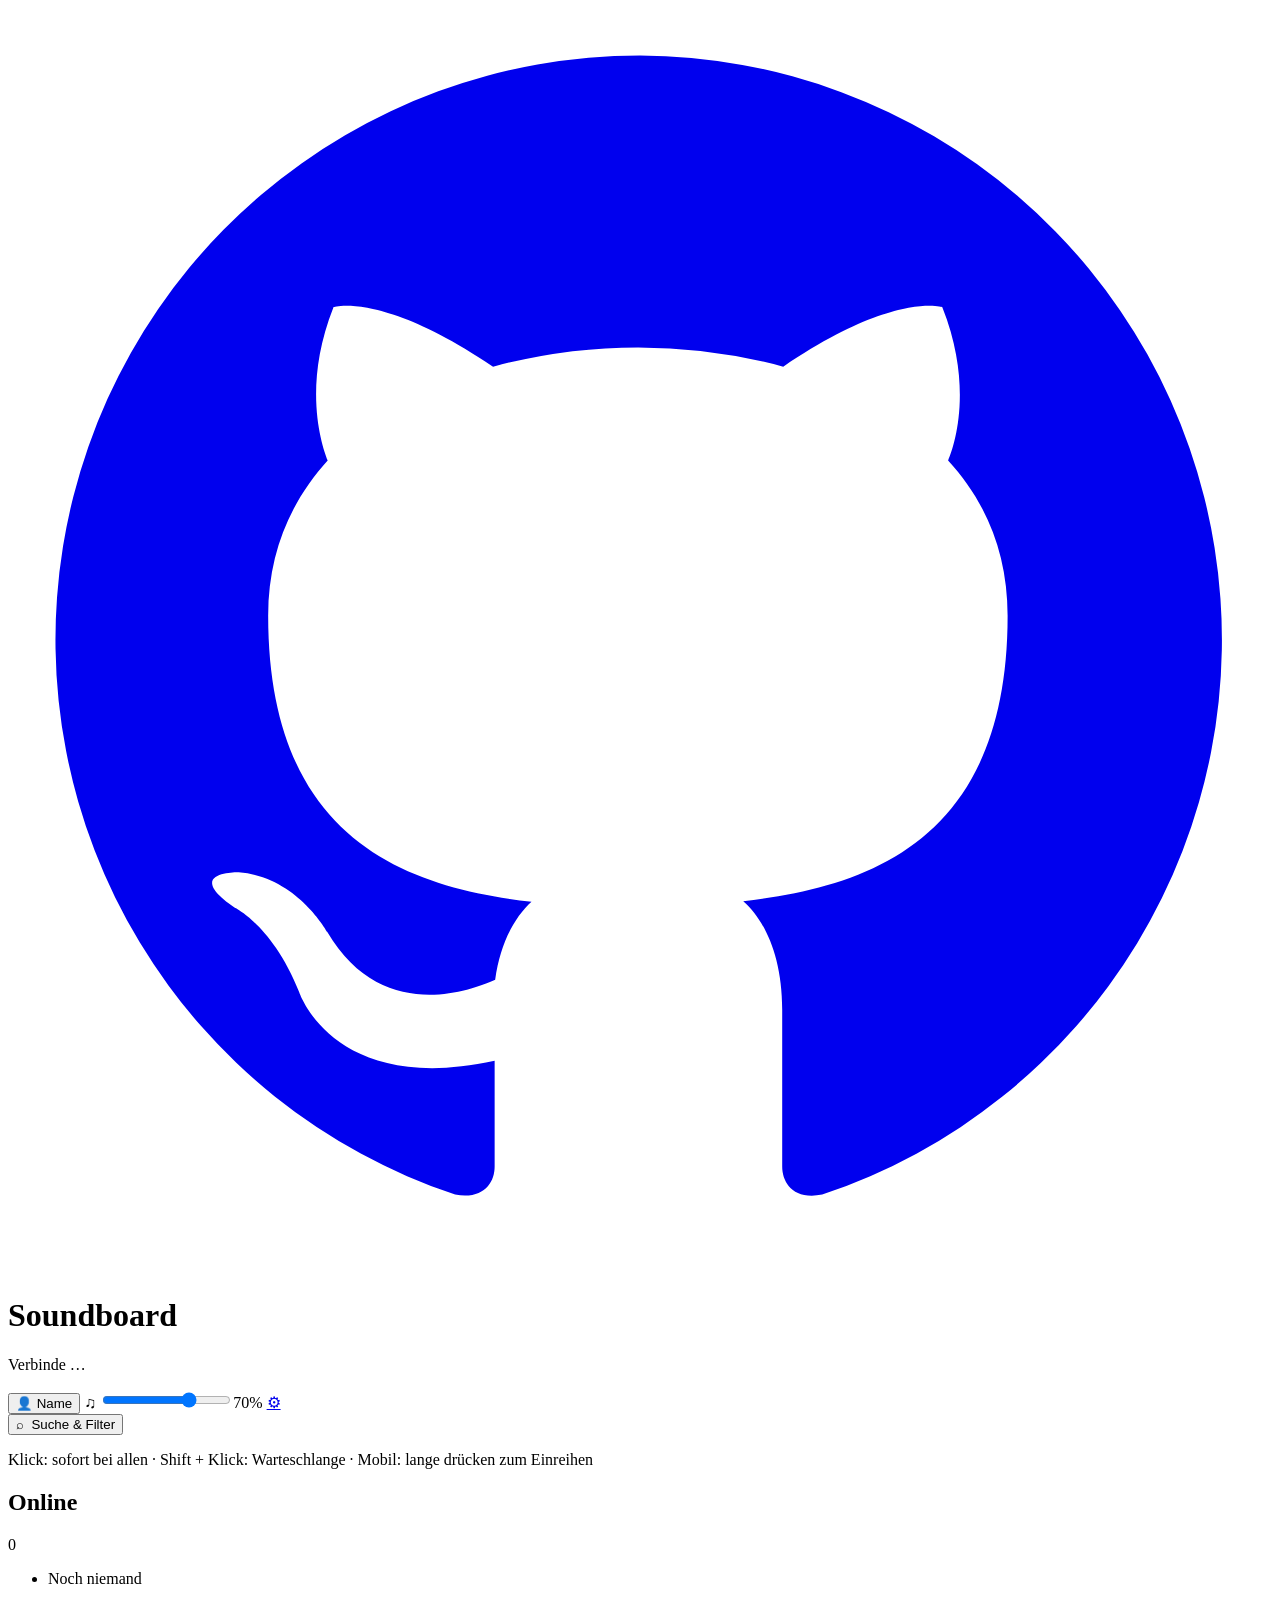
==== web/index.html @ 8f7e326f "initial version" ====
<!doctype html>
<html lang="de">
<head>
  <meta charset="utf-8">
  <meta name="viewport" content="width=device-width, initial-scale=1, viewport-fit=cover">
  <meta name="color-scheme" content="light dark">
  <title>Soundboard</title>
  <link rel="stylesheet" href="/style.css">
  <script defer src="/audio.js"></script>
  <script defer src="/app.js"></script>
</head>
<body>
  <main class="shell">
    <header class="topbar">
      <div class="site-brand">
        <a class="repo-link" href="https://github.com/desirevolution/soundboard" target="_blank" rel="noopener noreferrer" title="GitHub-Repository in neuem Tab öffnen" aria-label="GitHub-Repository in neuem Tab öffnen">
          <svg viewBox="0 0 24 24" aria-hidden="true" focusable="false" fill="currentColor"><path d="M12 .9a11.1 11.1 0 0 0-3.51 21.63c.55.1.75-.24.75-.53v-2.01c-3.06.67-3.71-1.3-3.71-1.3-.5-1.27-1.23-1.61-1.23-1.61-1-.69.08-.67.08-.67 1.1.08 1.68 1.13 1.68 1.13.98 1.67 2.57 1.19 3.19.91.1-.71.38-1.2.69-1.48-2.44-.28-5-1.22-5-5.43 0-1.2.43-2.18 1.13-2.95-.11-.28-.49-1.4.11-2.91 0 0 .92-.3 3.03 1.13a10.55 10.55 0 0 1 5.51 0c2.1-1.43 3.02-1.13 3.02-1.13.6 1.51.23 2.63.11 2.91.71.77 1.13 1.75 1.13 2.95 0 4.22-2.57 5.14-5.02 5.42.39.34.74 1.02.74 2.06V22c0 .29.2.64.76.53A11.1 11.1 0 0 0 12 .9Z"/></svg>
        </a>
        <div class="site-title"><h1>Soundboard</h1><p class="subtitle" id="connection" role="status">Verbinde …</p></div>
      </div>
      <div class="top-actions">
        <button type="button" class="action-button nickname-button" id="name-button" title="Nickname ändern">👤 <span id="my-nickname">Name</span></button>
        <label class="volume" title="Lautstärke auf diesem Gerät">♫ <input type="range" id="volume" min="0" max="100" value="70" aria-label="Lautstärke"><span id="volume-value">70%</span></label>
        <a href="/admin/" class="action-button admin-link" title="Soundboard verwalten" aria-label="Administration öffnen">⚙</a>
        <button type="button" class="action-button audio-activate" id="audio-activate" hidden>Audio aktivieren</button>
      </div>
    </header>
    <p id="admin-mode-banner" class="feedback-banner admin-mode-banner" role="status" hidden>⚙ Admin-Modus aktiv · Normale Sounds und Sofort-Sounds sind auf diesem Gerät stumm. Probehören in der Administration ist möglich.</p>
    <p id="feedback-banner" class="feedback-banner" role="alert" hidden></p>
    <div class="app-layout">
      <section class="board" aria-label="Sounds">
        <div class="filter-toolbar">
          <button type="button" class="action-button filter-toggle" id="filter-toggle" aria-expanded="false" aria-controls="filter-panel">⌕ &nbsp;Suche & Filter <span id="filter-active-dot" class="filter-active-dot" hidden></span></button>
          <span id="filter-summary" class="filter-summary" aria-live="polite"></span>
        </div>
        <div id="filter-panel" class="filter-panel" hidden>
          <label class="filter-field filter-search">Suchen
            <input id="filter-search" type="search" placeholder="Soundname …" autocomplete="off" aria-label="Sounds suchen">
          </label>
          <label class="filter-field">Gruppe
            <select id="filter-group" aria-label="Gruppe filtern"><option value="">Alle Gruppen</option></select>
          </label>
          <label class="filter-field">Sortierung
            <select id="filter-sort" aria-label="Sounds sortieren">
              <option value="asc">Name A–Z</option>
              <option value="desc">Name Z–A</option>
              <option value="group">Nach Gruppe</option>
            </select>
          </label>
          <button type="button" class="action-button filter-reset" id="filter-reset">Zurücksetzen</button>
        </div>
        <div id="sound-grid" class="sound-grid" aria-live="polite"></div>
        <p id="empty-state" class="empty-state" hidden>Noch keine Sounds vorhanden.</p>
        <p class="instant-help">Klick: sofort bei allen · Shift + Klick: Warteschlange · Mobil: lange drücken zum Einreihen</p>
      </section>
      <aside class="participants" aria-label="Aktive Teilnehmer">
        <div class="participants-heading"><h2>Online</h2><span id="online-count">0</span></div>
        <ul class="participants-list" id="presence-list"><li>Noch niemand</li></ul>
      </aside>
    </div>
  </main>
  <aside id="queue-status" class="status playback-panel" aria-label="Wiedergabestatus" aria-live="polite" hidden>
    <div class="playback-row" id="instant-row">
      <span class="playback-icon" aria-hidden="true">⚡</span>
      <div class="playback-details">
        <span class="playback-type">Sofort</span>
        <strong class="playback-name" id="instant-name"></strong>
        <div class="playback-person"><span class="playback-person-dot" id="instant-dot"></span><span id="instant-by"></span></div>
      </div>
    </div>
    <div class="playback-row" id="queue-main">
      <span class="playback-icon" aria-hidden="true">♫</span>
      <div class="playback-details">
        <span class="playback-type">Warteschlange</span>
        <strong class="playback-name" id="playing-label"></strong>
        <div class="playback-person"><span class="playback-person-dot" id="queue-dot"></span><span id="playing-by"></span></div>
      </div>
      <span class="playback-count" id="waiting-label"></span>
    </div>
  </aside>
  <div id="toast" class="toast" role="status" aria-live="polite"></div>
  <dialog id="nickname-dialog" aria-labelledby="nickname-heading">
    <form id="nickname-form" class="nickname-form">
      <h2 id="nickname-heading">Wie heißt du?</h2>
      <p>Dein Nickname wird anderen Teilnehmern angezeigt und bei deinen Sounds genannt.</p>
      <label for="nickname-input">Nickname</label>
      <input id="nickname-input" name="nickname" type="text" autocomplete="nickname" maxlength="32" required placeholder="Dein Name" spellcheck="false">
      <p class="form-error" id="nickname-error" role="alert" hidden>Bitte einen gültigen Nickname eingeben.</p>
      <div class="dialog-actions">
        <button type="button" class="action-button" id="nickname-cancel" hidden>Abbrechen</button>
        <button type="submit" class="action-button action-primary">Speichern &amp; Audio aktivieren</button>
      </div>
    </form>
  </dialog>
</body>
</html>
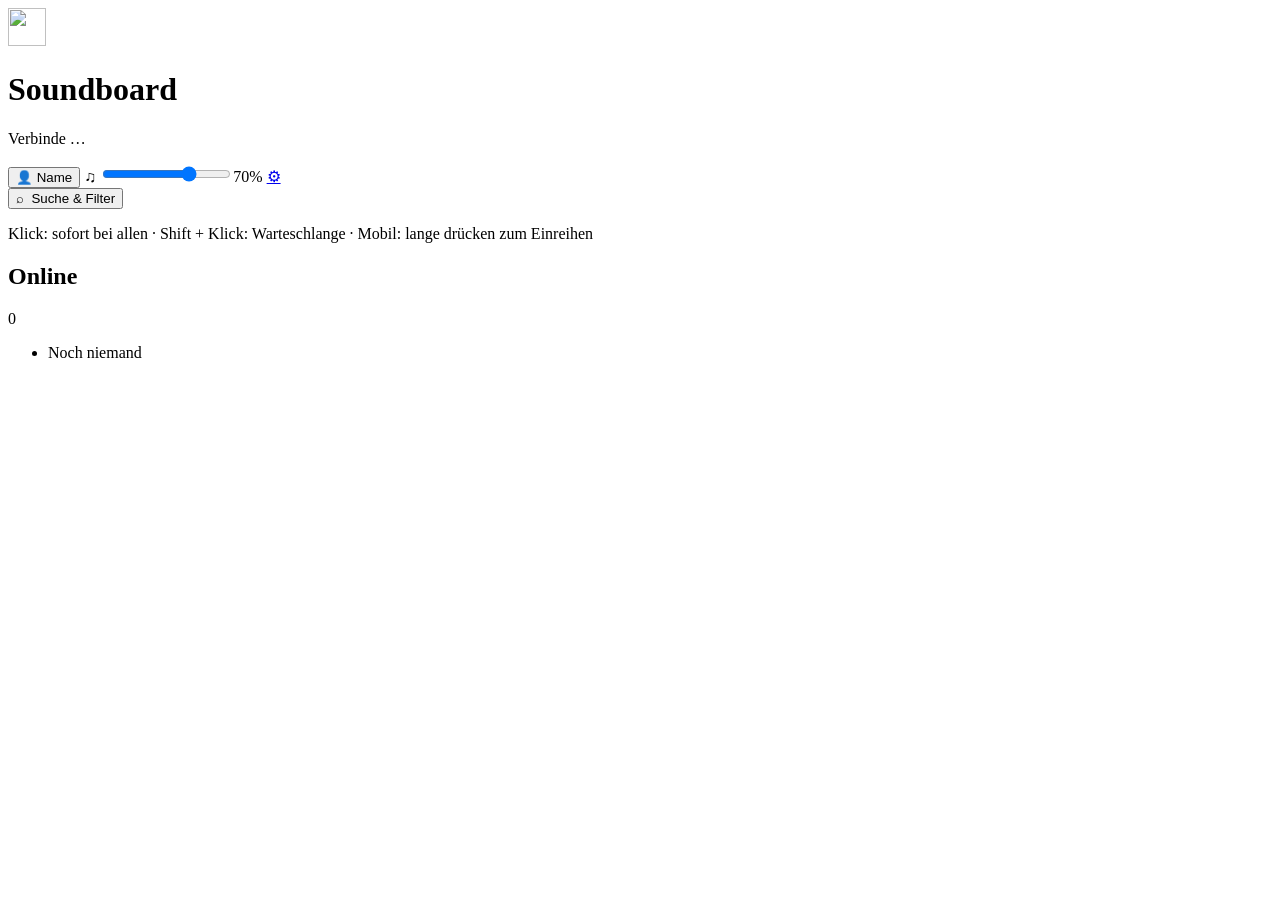
==== commit 00fbe8da: "ui look" ====
--- a/web/index.html
+++ b/web/index.html
@@ -1,6 +1,10 @@
 <!doctype html>
 <html lang="de">
 <head>
+  <link rel="icon" href="/favicon.ico" sizes="any">
+  <link rel="icon" type="image/png" sizes="32x32" href="/icon-32.png">
+  <link rel="apple-touch-icon" sizes="180x180" href="/apple-touch-icon.png">
+
   <meta charset="utf-8">
   <meta name="viewport" content="width=device-width, initial-scale=1, viewport-fit=cover">
   <meta name="color-scheme" content="light dark">
@@ -14,7 +18,7 @@
     <header class="topbar">
       <div class="site-brand">
         <a class="repo-link" href="https://github.com/desirevolution/soundboard" target="_blank" rel="noopener noreferrer" title="GitHub-Repository in neuem Tab öffnen" aria-label="GitHub-Repository in neuem Tab öffnen">
-          <svg viewBox="0 0 24 24" aria-hidden="true" focusable="false" fill="currentColor"><path d="M12 .9a11.1 11.1 0 0 0-3.51 21.63c.55.1.75-.24.75-.53v-2.01c-3.06.67-3.71-1.3-3.71-1.3-.5-1.27-1.23-1.61-1.23-1.61-1-.69.08-.67.08-.67 1.1.08 1.68 1.13 1.68 1.13.98 1.67 2.57 1.19 3.19.91.1-.71.38-1.2.69-1.48-2.44-.28-5-1.22-5-5.43 0-1.2.43-2.18 1.13-2.95-.11-.28-.49-1.4.11-2.91 0 0 .92-.3 3.03 1.13a10.55 10.55 0 0 1 5.51 0c2.1-1.43 3.02-1.13 3.02-1.13.6 1.51.23 2.63.11 2.91.71.77 1.13 1.75 1.13 2.95 0 4.22-2.57 5.14-5.02 5.42.39.34.74 1.02.74 2.06V22c0 .29.2.64.76.53A11.1 11.1 0 0 0 12 .9Z"/></svg>
+          <img src="/icon-192.png" alt="" width="38" height="38" decoding="async">
         </a>
         <div class="site-title"><h1>Soundboard</h1><p class="subtitle" id="connection" role="status">Verbinde …</p></div>
       </div>
